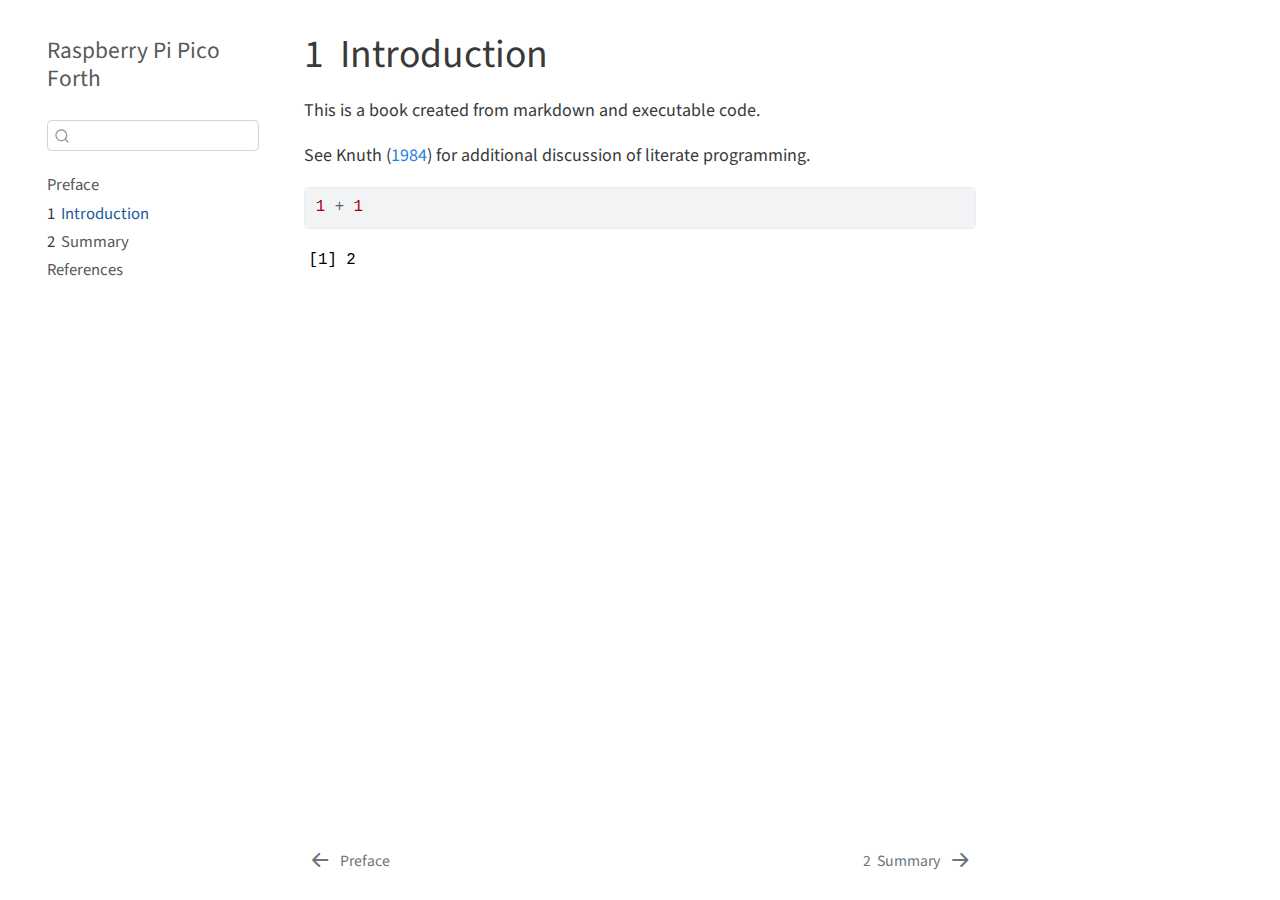
==== Raspberry Pi Pico Forth/_book/intro.html @ 37eb023f "set .gitattributes" ====
<!DOCTYPE html>
<html xmlns="http://www.w3.org/1999/xhtml" lang="en" xml:lang="en"><head>

<meta charset="utf-8">
<meta name="generator" content="quarto-0.9.655">

<meta name="viewport" content="width=device-width, initial-scale=1.0, user-scalable=yes">


<title>Raspberry Pi Pico Forth - 1&nbsp; Introduction</title>
<style>
code{white-space: pre-wrap;}
span.smallcaps{font-variant: small-caps;}
span.underline{text-decoration: underline;}
div.column{display: inline-block; vertical-align: top; width: 50%;}
div.hanging-indent{margin-left: 1.5em; text-indent: -1.5em;}
ul.task-list{list-style: none;}
pre > code.sourceCode { white-space: pre; position: relative; }
pre > code.sourceCode > span { display: inline-block; line-height: 1.25; }
pre > code.sourceCode > span:empty { height: 1.2em; }
.sourceCode { overflow: visible; }
code.sourceCode > span { color: inherit; text-decoration: inherit; }
div.sourceCode { margin: 1em 0; }
pre.sourceCode { margin: 0; }
@media screen {
div.sourceCode { overflow: auto; }
}
@media print {
pre > code.sourceCode { white-space: pre-wrap; }
pre > code.sourceCode > span { text-indent: -5em; padding-left: 5em; }
}
pre.numberSource code
  { counter-reset: source-line 0; }
pre.numberSource code > span
  { position: relative; left: -4em; counter-increment: source-line; }
pre.numberSource code > span > a:first-child::before
  { content: counter(source-line);
    position: relative; left: -1em; text-align: right; vertical-align: baseline;
    border: none; display: inline-block;
    -webkit-touch-callout: none; -webkit-user-select: none;
    -khtml-user-select: none; -moz-user-select: none;
    -ms-user-select: none; user-select: none;
    padding: 0 4px; width: 4em;
    color: #aaaaaa;
  }
pre.numberSource { margin-left: 3em; border-left: 1px solid #aaaaaa;  padding-left: 4px; }
div.sourceCode
  {   }
@media screen {
pre > code.sourceCode > span > a:first-child::before { text-decoration: underline; }
}
code span.al { color: #ff0000; font-weight: bold; } /* Alert */
code span.an { color: #60a0b0; font-weight: bold; font-style: italic; } /* Annotation */
code span.at { color: #7d9029; } /* Attribute */
code span.bn { color: #40a070; } /* BaseN */
code span.bu { } /* BuiltIn */
code span.cf { color: #007020; font-weight: bold; } /* ControlFlow */
code span.ch { color: #4070a0; } /* Char */
code span.cn { color: #880000; } /* Constant */
code span.co { color: #60a0b0; font-style: italic; } /* Comment */
code span.cv { color: #60a0b0; font-weight: bold; font-style: italic; } /* CommentVar */
code span.do { color: #ba2121; font-style: italic; } /* Documentation */
code span.dt { color: #902000; } /* DataType */
code span.dv { color: #40a070; } /* DecVal */
code span.er { color: #ff0000; font-weight: bold; } /* Error */
code span.ex { } /* Extension */
code span.fl { color: #40a070; } /* Float */
code span.fu { color: #06287e; } /* Function */
code span.im { } /* Import */
code span.in { color: #60a0b0; font-weight: bold; font-style: italic; } /* Information */
code span.kw { color: #007020; font-weight: bold; } /* Keyword */
code span.op { color: #666666; } /* Operator */
code span.ot { color: #007020; } /* Other */
code span.pp { color: #bc7a00; } /* Preprocessor */
code span.sc { color: #4070a0; } /* SpecialChar */
code span.ss { color: #bb6688; } /* SpecialString */
code span.st { color: #4070a0; } /* String */
code span.va { color: #19177c; } /* Variable */
code span.vs { color: #4070a0; } /* VerbatimString */
code span.wa { color: #60a0b0; font-weight: bold; font-style: italic; } /* Warning */
div.csl-bib-body { }
div.csl-entry {
  clear: both;
}
.hanging div.csl-entry {
  margin-left:2em;
  text-indent:-2em;
}
div.csl-left-margin {
  min-width:2em;
  float:left;
}
div.csl-right-inline {
  margin-left:2em;
  padding-left:1em;
}
div.csl-indent {
  margin-left: 2em;
}
</style>


<script src="site_libs/quarto-nav/quarto-nav.js"></script>
<script src="site_libs/quarto-nav/headroom.min.js"></script>
<script src="site_libs/clipboard/clipboard.min.js"></script>
<script src="site_libs/quarto-search/autocomplete.umd.js"></script>
<script src="site_libs/quarto-search/fuse.min.js"></script>
<script src="site_libs/quarto-search/quarto-search.js"></script>
<meta name="quarto:offset" content="./">
<link href="./summary.html" rel="next">
<link href="./index.html" rel="prev">
<script src="site_libs/quarto-html/quarto.js"></script>
<script src="site_libs/quarto-html/popper.min.js"></script>
<script src="site_libs/quarto-html/tippy.umd.min.js"></script>
<script src="site_libs/quarto-html/anchor.min.js"></script>
<link href="site_libs/quarto-html/tippy.css" rel="stylesheet">
<link href="site_libs/quarto-html/quarto-syntax-highlighting.css" rel="stylesheet" id="quarto-text-highlighting-styles">
<script src="site_libs/bootstrap/bootstrap.min.js"></script>
<link href="site_libs/bootstrap/bootstrap-icons.css" rel="stylesheet">
<link href="site_libs/bootstrap/bootstrap.min.css" rel="stylesheet">
<script id="quarto-search-options" type="application/json">{
  "location": "sidebar",
  "copy-button": false,
  "collapse-after": 3,
  "panel-placement": "start",
  "type": "textbox",
  "limit": 20,
  "language": {
    "search-no-results-text": "No results",
    "search-matching-documents-text": "matching documents",
    "search-copy-link-title": "Copy link to search",
    "search-hide-matches-text": "Hide additional matches",
    "search-more-match-text": "more match in this document",
    "search-more-matches-text": "more matches in this document",
    "search-clear-button-title": "Clear",
    "search-detached-cancel-button-title": "Cancel",
    "search-submit-button-title": "Submit"
  }
}</script>


</head>

<body class="nav-sidebar floating">

<div id="quarto-search-results"></div>
  <header id="quarto-header" class="headroom fixed-top">
  <nav class="quarto-secondary-nav" data-bs-toggle="collapse" data-bs-target="#quarto-sidebar" aria-controls="quarto-sidebar" aria-expanded="false" aria-label="Toggle sidebar navigation" onclick="if (window.quartoToggleHeadroom) { window.quartoToggleHeadroom(); }">
    <div class="container-fluid d-flex justify-content-between">
      <h1 class="quarto-secondary-nav-title"><span class="chapter-number">1</span>&nbsp; <span class="chapter-title">Introduction</span></h1>
      <button type="button" class="quarto-btn-toggle btn" aria-label="Show secondary navigation">
        <i class="bi bi-chevron-right"></i>
      </button>
    </div>
  </nav>
</header>
<!-- content -->
<div id="quarto-content" class="quarto-container page-columns page-rows-contents page-layout-article">
<!-- sidebar -->
  <nav id="quarto-sidebar" class="sidebar collapse sidebar-navigation floating overflow-auto">
    <div class="pt-lg-2 mt-2 text-left sidebar-header">
    <div class="sidebar-title mb-0 py-0">
      <a href="./">Raspberry Pi Pico Forth</a> 
    </div>
      </div>
      <div class="mt-2 flex-shrink-0 align-items-center">
        <div class="sidebar-search">
        <div id="quarto-search" class="" title="Search"></div>
        </div>
      </div>
    <div class="sidebar-menu-container"> 
    <ul class="list-unstyled mt-1">
        <li class="sidebar-item">
  <div class="sidebar-item-container"> 
  <a href="./index.html" class="sidebar-item-text sidebar-link">Preface</a>
  </div>
</li>
        <li class="sidebar-item">
  <div class="sidebar-item-container"> 
  <a href="./intro.html" class="sidebar-item-text sidebar-link active"><span class="chapter-number">1</span>&nbsp; <span class="chapter-title">Introduction</span></a>
  </div>
</li>
        <li class="sidebar-item">
  <div class="sidebar-item-container"> 
  <a href="./summary.html" class="sidebar-item-text sidebar-link"><span class="chapter-number">2</span>&nbsp; <span class="chapter-title">Summary</span></a>
  </div>
</li>
        <li class="sidebar-item">
  <div class="sidebar-item-container"> 
  <a href="./references.html" class="sidebar-item-text sidebar-link">References</a>
  </div>
</li>
    </ul>
    </div>
</nav>
<!-- margin-sidebar -->
    <div id="quarto-margin-sidebar" class="sidebar margin-sidebar">
        
    </div>
<!-- main -->
<main class="content" id="quarto-document-content">

<header id="title-block-header" class="quarto-title-block default">
<div class="quarto-title">
<h1 class="title d-none d-lg-block"><span class="chapter-number">1</span>&nbsp; <span class="chapter-title">Introduction</span></h1>
</div>



<div class="quarto-title-meta">

    
    
  </div>
  

</header>

<p>This is a book created from markdown and executable code.</p>
<p>See <span class="citation" data-cites="knuth84">Knuth (<a href="references.html#ref-knuth84" role="doc-biblioref">1984</a>)</span> for additional discussion of literate programming.</p>
<div class="cell">
<div class="sourceCode cell-code" id="cb1"><pre class="sourceCode r code-with-copy"><code class="sourceCode r"><span id="cb1-1"><a href="#cb1-1" aria-hidden="true" tabindex="-1"></a><span class="dv">1</span> <span class="sc">+</span> <span class="dv">1</span></span></code><button title="Copy to Clipboard" class="code-copy-button"><i class="bi"></i></button></pre></div>
<div class="cell-output cell-output-stdout">
<pre><code>[1] 2</code></pre>
</div>
</div>


<div id="refs" class="references csl-bib-body hanging-indent" role="doc-bibliography" style="display: none">
<div id="ref-knuth84" class="csl-entry" role="doc-biblioentry">
Knuth, Donald E. 1984. <span>“Literate Programming.”</span> <em>Comput. J.</em> 27 (2): 97–111. <a href="https://doi.org/10.1093/comjnl/27.2.97">https://doi.org/10.1093/comjnl/27.2.97</a>.
</div>
</div>

</main> <!-- /main -->
<script id="quarto-html-after-body" type="application/javascript">
window.document.addEventListener("DOMContentLoaded", function (event) {
  const icon = "";
  const anchorJS = new window.AnchorJS();
  anchorJS.options = {
    placement: 'right',
    icon: icon
  };
  anchorJS.add('.anchored');
  const clipboard = new window.ClipboardJS('.code-copy-button', {
    target: function(trigger) {
      return trigger.previousElementSibling;
    }
  });
  clipboard.on('success', function(e) {
    // button target
    const button = e.trigger;
    // don't keep focus
    button.blur();
    // flash "checked"
    button.classList.add('code-copy-button-checked');
    var currentTitle = button.getAttribute("title");
    button.setAttribute("title", "Copied!");
    setTimeout(function() {
      button.setAttribute("title", currentTitle);
      button.classList.remove('code-copy-button-checked');
    }, 1000);
    // clear code selection
    e.clearSelection();
  });
  function tippyHover(el, contentFn) {
    const config = {
      allowHTML: true,
      content: contentFn,
      maxWidth: 500,
      delay: 100,
      arrow: false,
      appendTo: function(el) {
          return el.parentElement;
      },
      interactive: true,
      interactiveBorder: 10,
      theme: 'quarto',
      placement: 'bottom-start'
    };
    window.tippy(el, config); 
  }
  const noterefs = window.document.querySelectorAll('a[role="doc-noteref"]');
  for (var i=0; i<noterefs.length; i++) {
    const ref = noterefs[i];
    tippyHover(ref, function() {
      let href = ref.getAttribute('href');
      try { href = new URL(href).hash; } catch {}
      const id = href.replace(/^#\/?/, "");
      const note = window.document.getElementById(id);
      return note.innerHTML;
    });
  }
  var bibliorefs = window.document.querySelectorAll('a[role="doc-biblioref"]');
  for (var i=0; i<bibliorefs.length; i++) {
    const ref = bibliorefs[i];
    const cites = ref.parentNode.getAttribute('data-cites').split(' ');
    tippyHover(ref, function() {
      var popup = window.document.createElement('div');
      cites.forEach(function(cite) {
        var citeDiv = window.document.createElement('div');
        citeDiv.classList.add('hanging-indent');
        citeDiv.classList.add('csl-entry');
        var biblioDiv = window.document.getElementById('ref-' + cite);
        if (biblioDiv) {
          citeDiv.innerHTML = biblioDiv.innerHTML;
        }
        popup.appendChild(citeDiv);
      });
      return popup.innerHTML;
    });
  }
});
</script>
<nav class="page-navigation">
  <div class="nav-page nav-page-previous">
      <a href="./index.html" class="pagination-link">
        <i class="bi bi-arrow-left-short"></i> <span class="nav-page-text">Preface</span>
      </a>          
  </div>
  <div class="nav-page nav-page-next">
      <a href="./summary.html" class="pagination-link">
        <span class="nav-page-text"><span class="chapter-number">2</span>&nbsp; <span class="chapter-title">Summary</span></span> <i class="bi bi-arrow-right-short"></i>
      </a>
  </div>
</nav>
</div> <!-- /content -->



</body></html>
---- Raspberry Pi Pico Forth/_book/site_libs/quarto-html/tippy.css ----
.tippy-box[data-animation=fade][data-state=hidden]{opacity:0}[data-tippy-root]{max-width:calc(100vw - 10px)}.tippy-box{position:relative;background-color:#333;color:#fff;border-radius:4px;font-size:14px;line-height:1.4;white-space:normal;outline:0;transition-property:transform,visibility,opacity}.tippy-box[data-placement^=top]>.tippy-arrow{bottom:0}.tippy-box[data-placement^=top]>.tippy-arrow:before{bottom:-7px;left:0;border-width:8px 8px 0;border-top-color:initial;transform-origin:center top}.tippy-box[data-placement^=bottom]>.tippy-arrow{top:0}.tippy-box[data-placement^=bottom]>.tippy-arrow:before{top:-7px;left:0;border-width:0 8px 8px;border-bottom-color:initial;transform-origin:center bottom}.tippy-box[data-placement^=left]>.tippy-arrow{right:0}.tippy-box[data-placement^=left]>.tippy-arrow:before{border-width:8px 0 8px 8px;border-left-color:initial;right:-7px;transform-origin:center left}.tippy-box[data-placement^=right]>.tippy-arrow{left:0}.tippy-box[data-placement^=right]>.tippy-arrow:before{left:-7px;border-width:8px 8px 8px 0;border-right-color:initial;transform-origin:center right}.tippy-box[data-inertia][data-state=visible]{transition-timing-function:cubic-bezier(.54,1.5,.38,1.11)}.tippy-arrow{width:16px;height:16px;color:#333}.tippy-arrow:before{content:"";position:absolute;border-color:transparent;border-style:solid}.tippy-content{position:relative;padding:5px 9px;z-index:1}
---- Raspberry Pi Pico Forth/_book/site_libs/quarto-html/quarto-syntax-highlighting.css ----
/* quarto syntax highlight colors */
:root {
  --quarto-hl-ot-color: #003B4F;
  --quarto-hl-at-color: #657422;
  --quarto-hl-ss-color: #20794D;
  --quarto-hl-an-color: #5E5E5E;
  --quarto-hl-fu-color: #4758AB;
  --quarto-hl-st-color: #20794D;
  --quarto-hl-cf-color: #003B4F;
  --quarto-hl-op-color: #5E5E5E;
  --quarto-hl-er-color: #AD0000;
  --quarto-hl-bn-color: #AD0000;
  --quarto-hl-al-color: #AD0000;
  --quarto-hl-va-color: #111111;
  --quarto-hl-bu-color: inherit;
  --quarto-hl-ex-color: inherit;
  --quarto-hl-pp-color: #AD0000;
  --quarto-hl-in-color: #5E5E5E;
  --quarto-hl-vs-color: #20794D;
  --quarto-hl-wa-color: #5E5E5E;
  --quarto-hl-do-color: #5E5E5E;
  --quarto-hl-im-color: #00769E;
  --quarto-hl-ch-color: #20794D;
  --quarto-hl-dt-color: #AD0000;
  --quarto-hl-fl-color: #AD0000;
  --quarto-hl-co-color: #5E5E5E;
  --quarto-hl-cv-color: #5E5E5E;
  --quarto-hl-cn-color: #8f5902;
  --quarto-hl-sc-color: #5E5E5E;
  --quarto-hl-dv-color: #AD0000;
  --quarto-hl-kw-color: #003B4F;
}

/* other quarto variables */
:root {
  --quarto-font-monospace: SFMono-Regular, Menlo, Monaco, Consolas, "Liberation Mono", "Courier New", monospace;
}

pre > code.sourceCode > span {
  color: #003B4F;
}

code span {
  color: #003B4F;
}

code.sourceCode > span {
  color: #003B4F;
}

div.sourceCode,
div.sourceCode pre.sourceCode {
  color: #003B4F;
}

code span.ot {
  color: #003B4F;
}

code span.at {
  color: #657422;
}

code span.ss {
  color: #20794D;
}

code span.an {
  color: #5E5E5E;
}

code span.fu {
  color: #4758AB;
}

code span.st {
  color: #20794D;
}

code span.cf {
  color: #003B4F;
}

code span.op {
  color: #5E5E5E;
}

code span.er {
  color: #AD0000;
}

code span.bn {
  color: #AD0000;
}

code span.al {
  color: #AD0000;
}

code span.va {
  color: #111111;
}

code span.pp {
  color: #AD0000;
}

code span.in {
  color: #5E5E5E;
}

code span.vs {
  color: #20794D;
}

code span.wa {
  color: #5E5E5E;
  font-style: italic;
}

code span.do {
  color: #5E5E5E;
  font-style: italic;
}

code span.im {
  color: #00769E;
}

code span.ch {
  color: #20794D;
}

code span.dt {
  color: #AD0000;
}

code span.fl {
  color: #AD0000;
}

code span.co {
  color: #5E5E5E;
}

code span.cv {
  color: #5E5E5E;
  font-style: italic;
}

code span.cn {
  color: #8f5902;
}

code span.sc {
  color: #5E5E5E;
}

code span.dv {
  color: #AD0000;
}

code span.kw {
  color: #003B4F;
}

.prevent-inlining {
  content: "</";
}

/*# sourceMappingURL=debc5d5d77c3f9108843748ff7464032.css.map */
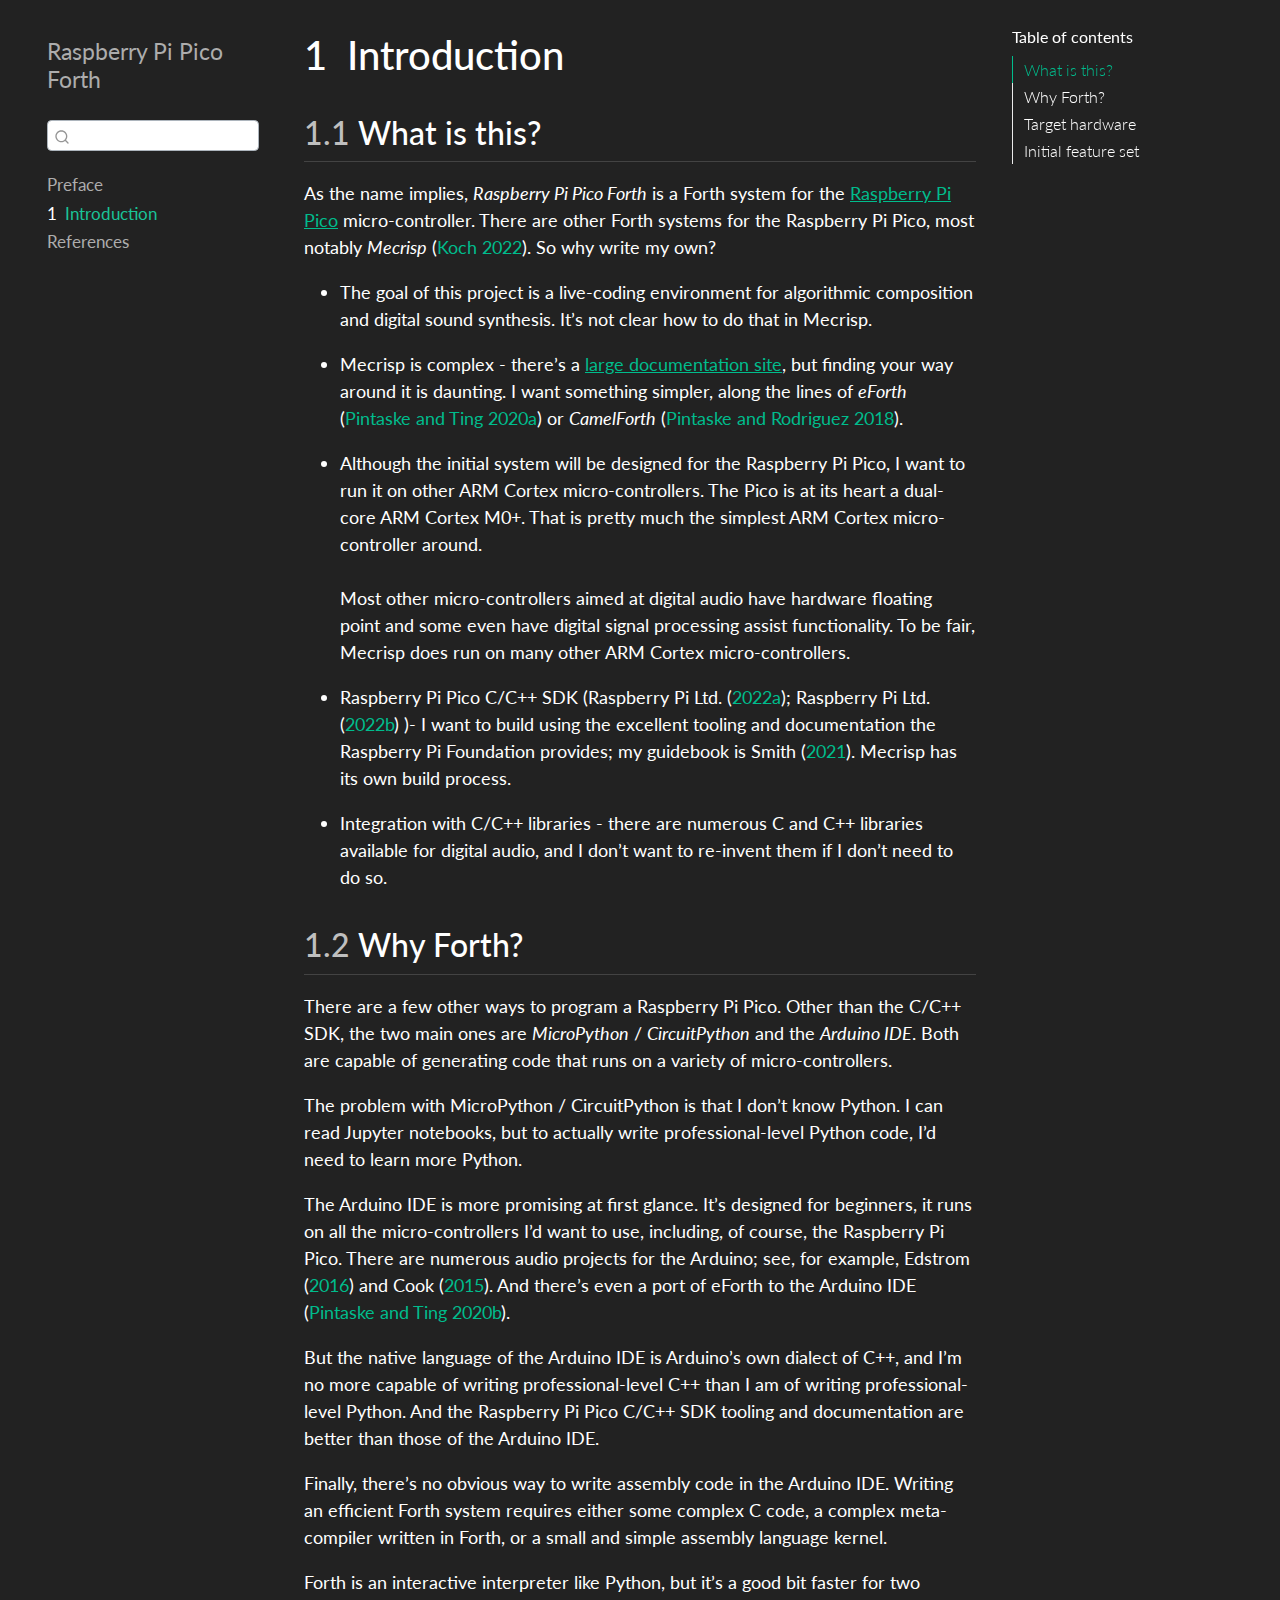
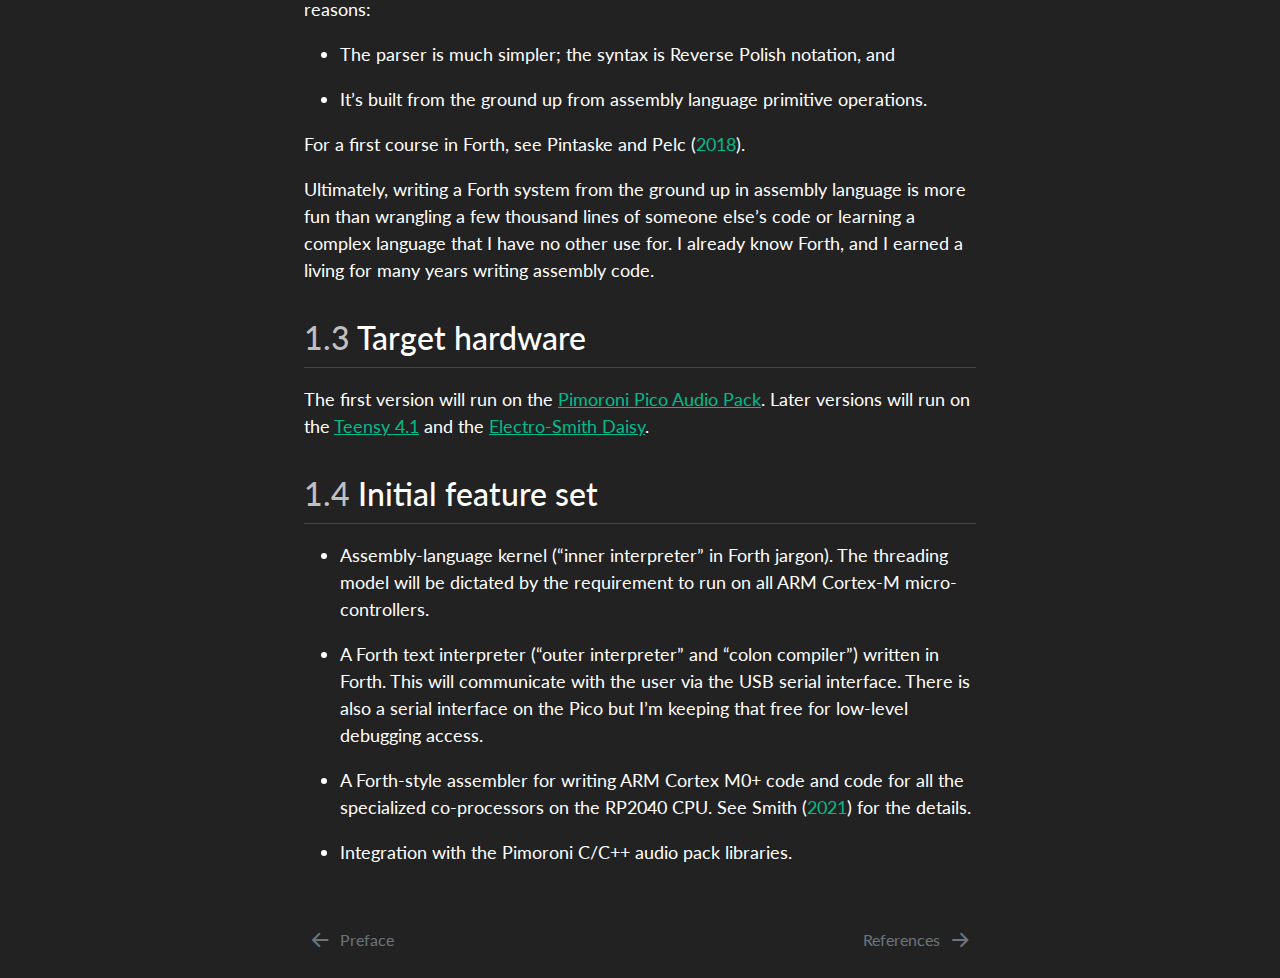
==== commit 4d6f5855: "first draft of introl" ====
--- a/Raspberry Pi Pico Forth/_book/intro.html
+++ b/Raspberry Pi Pico Forth/_book/intro.html
@@ -15,69 +15,6 @@
 div.column{display: inline-block; vertical-align: top; width: 50%;}
 div.hanging-indent{margin-left: 1.5em; text-indent: -1.5em;}
 ul.task-list{list-style: none;}
-pre > code.sourceCode { white-space: pre; position: relative; }
-pre > code.sourceCode > span { display: inline-block; line-height: 1.25; }
-pre > code.sourceCode > span:empty { height: 1.2em; }
-.sourceCode { overflow: visible; }
-code.sourceCode > span { color: inherit; text-decoration: inherit; }
-div.sourceCode { margin: 1em 0; }
-pre.sourceCode { margin: 0; }
-@media screen {
-div.sourceCode { overflow: auto; }
-}
-@media print {
-pre > code.sourceCode { white-space: pre-wrap; }
-pre > code.sourceCode > span { text-indent: -5em; padding-left: 5em; }
-}
-pre.numberSource code
-  { counter-reset: source-line 0; }
-pre.numberSource code > span
-  { position: relative; left: -4em; counter-increment: source-line; }
-pre.numberSource code > span > a:first-child::before
-  { content: counter(source-line);
-    position: relative; left: -1em; text-align: right; vertical-align: baseline;
-    border: none; display: inline-block;
-    -webkit-touch-callout: none; -webkit-user-select: none;
-    -khtml-user-select: none; -moz-user-select: none;
-    -ms-user-select: none; user-select: none;
-    padding: 0 4px; width: 4em;
-    color: #aaaaaa;
-  }
-pre.numberSource { margin-left: 3em; border-left: 1px solid #aaaaaa;  padding-left: 4px; }
-div.sourceCode
-  {   }
-@media screen {
-pre > code.sourceCode > span > a:first-child::before { text-decoration: underline; }
-}
-code span.al { color: #ff0000; font-weight: bold; } /* Alert */
-code span.an { color: #60a0b0; font-weight: bold; font-style: italic; } /* Annotation */
-code span.at { color: #7d9029; } /* Attribute */
-code span.bn { color: #40a070; } /* BaseN */
-code span.bu { } /* BuiltIn */
-code span.cf { color: #007020; font-weight: bold; } /* ControlFlow */
-code span.ch { color: #4070a0; } /* Char */
-code span.cn { color: #880000; } /* Constant */
-code span.co { color: #60a0b0; font-style: italic; } /* Comment */
-code span.cv { color: #60a0b0; font-weight: bold; font-style: italic; } /* CommentVar */
-code span.do { color: #ba2121; font-style: italic; } /* Documentation */
-code span.dt { color: #902000; } /* DataType */
-code span.dv { color: #40a070; } /* DecVal */
-code span.er { color: #ff0000; font-weight: bold; } /* Error */
-code span.ex { } /* Extension */
-code span.fl { color: #40a070; } /* Float */
-code span.fu { color: #06287e; } /* Function */
-code span.im { } /* Import */
-code span.in { color: #60a0b0; font-weight: bold; font-style: italic; } /* Information */
-code span.kw { color: #007020; font-weight: bold; } /* Keyword */
-code span.op { color: #666666; } /* Operator */
-code span.ot { color: #007020; } /* Other */
-code span.pp { color: #bc7a00; } /* Preprocessor */
-code span.sc { color: #4070a0; } /* SpecialChar */
-code span.ss { color: #bb6688; } /* SpecialString */
-code span.st { color: #4070a0; } /* String */
-code span.va { color: #19177c; } /* Variable */
-code span.vs { color: #4070a0; } /* VerbatimString */
-code span.wa { color: #60a0b0; font-weight: bold; font-style: italic; } /* Warning */
 div.csl-bib-body { }
 div.csl-entry {
   clear: both;
@@ -107,14 +44,14 @@
 <script src="site_libs/quarto-search/fuse.min.js"></script>
 <script src="site_libs/quarto-search/quarto-search.js"></script>
 <meta name="quarto:offset" content="./">
-<link href="./summary.html" rel="next">
+<link href="./references.html" rel="next">
 <link href="./index.html" rel="prev">
 <script src="site_libs/quarto-html/quarto.js"></script>
 <script src="site_libs/quarto-html/popper.min.js"></script>
 <script src="site_libs/quarto-html/tippy.umd.min.js"></script>
 <script src="site_libs/quarto-html/anchor.min.js"></script>
 <link href="site_libs/quarto-html/tippy.css" rel="stylesheet">
-<link href="site_libs/quarto-html/quarto-syntax-highlighting.css" rel="stylesheet" id="quarto-text-highlighting-styles">
+<link href="site_libs/quarto-html/quarto-syntax-highlighting-dark.css" rel="stylesheet" id="quarto-text-highlighting-styles">
 <script src="site_libs/bootstrap/bootstrap.min.js"></script>
 <link href="site_libs/bootstrap/bootstrap-icons.css" rel="stylesheet">
 <link href="site_libs/bootstrap/bootstrap.min.css" rel="stylesheet">
@@ -182,11 +119,6 @@
 </li>
         <li class="sidebar-item">
   <div class="sidebar-item-container"> 
-  <a href="./summary.html" class="sidebar-item-text sidebar-link"><span class="chapter-number">2</span>&nbsp; <span class="chapter-title">Summary</span></a>
-  </div>
-</li>
-        <li class="sidebar-item">
-  <div class="sidebar-item-container"> 
   <a href="./references.html" class="sidebar-item-text sidebar-link">References</a>
   </div>
 </li>
@@ -195,7 +127,16 @@
 </nav>
 <!-- margin-sidebar -->
     <div id="quarto-margin-sidebar" class="sidebar margin-sidebar">
-        
+        <nav id="TOC" role="doc-toc">
+    <h2 id="toc-title">Table of contents</h2>
+   
+  <ul>
+  <li><a href="#what-is-this" id="toc-what-is-this" class="nav-link active" data-scroll-target="#what-is-this"> <span class="header-section-number">1.1</span> What is this?</a></li>
+  <li><a href="#why-forth" id="toc-why-forth" class="nav-link" data-scroll-target="#why-forth"> <span class="header-section-number">1.2</span> Why Forth?</a></li>
+  <li><a href="#target-hardware" id="toc-target-hardware" class="nav-link" data-scroll-target="#target-hardware"> <span class="header-section-number">1.3</span> Target hardware</a></li>
+  <li><a href="#initial-feature-set" id="toc-initial-feature-set" class="nav-link" data-scroll-target="#initial-feature-set"> <span class="header-section-number">1.4</span> Initial feature set</a></li>
+  </ul>
+</nav>
     </div>
 <!-- main -->
 <main class="content" id="quarto-document-content">
@@ -216,21 +157,81 @@
 
 </header>
 
-<p>This is a book created from markdown and executable code.</p>
-<p>See <span class="citation" data-cites="knuth84">Knuth (<a href="references.html#ref-knuth84" role="doc-biblioref">1984</a>)</span> for additional discussion of literate programming.</p>
-<div class="cell">
-<div class="sourceCode cell-code" id="cb1"><pre class="sourceCode r code-with-copy"><code class="sourceCode r"><span id="cb1-1"><a href="#cb1-1" aria-hidden="true" tabindex="-1"></a><span class="dv">1</span> <span class="sc">+</span> <span class="dv">1</span></span></code><button title="Copy to Clipboard" class="code-copy-button"><i class="bi"></i></button></pre></div>
-<div class="cell-output cell-output-stdout">
-<pre><code>[1] 2</code></pre>
-</div>
-</div>
+<section id="what-is-this" class="level2" data-number="1.1">
+<h2 data-number="1.1" class="anchored" data-anchor-id="what-is-this"><span class="header-section-number">1.1</span> What is this?</h2>
+<p>As the name implies, <em>Raspberry Pi Pico Forth</em> is a Forth system for the <a href="https://www.raspberrypi.com/documentation/microcontrollers/raspberry-pi-pico.html" title="Raspberry Pi Pico and Pico W">Raspberry Pi Pico</a> micro-controller. There are other Forth systems for the Raspberry Pi Pico, most notably <em>Mecrisp</em> <span class="citation" data-cites="koch2022">(<a href="references.html#ref-koch2022" role="doc-biblioref">Koch 2022</a>)</span>. So why write my own?</p>
+<ul>
+<li><p>The goal of this project is a live-coding environment for algorithmic composition and digital sound synthesis. It’s not clear how to do that in Mecrisp.</p></li>
+<li><p>Mecrisp is complex - there’s a <a href="https://mecrisp-stellaris-folkdoc.sourceforge.io/" title="Mecrisp Stellaris Unofficial UserDoc">large documentation site</a>, but finding your way around it is daunting. I want something simpler, along the lines of <em>eForth</em> <span class="citation" data-cites="pintaske2020eforth">(<a href="references.html#ref-pintaske2020eforth" role="doc-biblioref">Pintaske and Ting 2020a</a>)</span> or <em>CamelForth</em> <span class="citation" data-cites="pintaske2018moving">(<a href="references.html#ref-pintaske2018moving" role="doc-biblioref">Pintaske and Rodriguez 2018</a>)</span>.</p></li>
+<li><p>Although the initial system will be designed for the Raspberry Pi Pico, I want to run it on other ARM Cortex micro-controllers. The Pico is at its heart a dual-core ARM Cortex M0+. That is pretty much the simplest ARM Cortex micro-controller around.<br>
+<br>
+Most other micro-controllers aimed at digital audio have hardware floating point and some even have digital signal processing assist functionality. To be fair, Mecrisp does run on many other ARM Cortex micro-controllers.</p></li>
+<li><p>Raspberry Pi Pico C/C++ SDK (<span class="citation" data-cites="pico2022a">Raspberry Pi Ltd. (<a href="references.html#ref-pico2022a" role="doc-biblioref">2022a</a>)</span>; <span class="citation" data-cites="pico2022b">Raspberry Pi Ltd. (<a href="references.html#ref-pico2022b" role="doc-biblioref">2022b</a>)</span> )- I want to build using the excellent tooling and documentation the Raspberry Pi Foundation provides; my guidebook is <span class="citation" data-cites="smith2021rp2040">Smith (<a href="references.html#ref-smith2021rp2040" role="doc-biblioref">2021</a>)</span>. Mecrisp has its own build process.</p></li>
+<li><p>Integration with C/C++ libraries - there are numerous C and C++ libraries available for digital audio, and I don’t want to re-invent them if I don’t need to do so.</p></li>
+</ul>
+</section>
+<section id="why-forth" class="level2" data-number="1.2">
+<h2 data-number="1.2" class="anchored" data-anchor-id="why-forth"><span class="header-section-number">1.2</span> Why Forth?</h2>
+<p>There are a few other ways to program a Raspberry Pi Pico. Other than the C/C++ SDK, the two main ones are <em>MicroPython</em> / <em>CircuitPython</em> and the <em>Arduino IDE</em>. Both are capable of generating code that runs on a variety of micro-controllers.</p>
+<p>The problem with MicroPython / CircuitPython is that I don’t know Python. I can read Jupyter notebooks, but to actually write professional-level Python code, I’d need to learn more Python.</p>
+<p>The Arduino IDE is more promising at first glance. It’s designed for beginners, it runs on all the micro-controllers I’d want to use, including, of course, the Raspberry Pi Pico. There are numerous audio projects for the Arduino; see, for example, <span class="citation" data-cites="edstrom2016arduino">Edstrom (<a href="references.html#ref-edstrom2016arduino" role="doc-biblioref">2016</a>)</span> and <span class="citation" data-cites="cook2015arduino">Cook (<a href="references.html#ref-cook2015arduino" role="doc-biblioref">2015</a>)</span>. And there’s even a port of eForth to the Arduino IDE <span class="citation" data-cites="pintaske2020eforthard">(<a href="references.html#ref-pintaske2020eforthard" role="doc-biblioref">Pintaske and Ting 2020b</a>)</span>.</p>
+<p>But the native language of the Arduino IDE is Arduino’s own dialect of C++, and I’m no more capable of writing professional-level C++ than I am of writing professional-level Python. And the Raspberry Pi Pico C/C++ SDK tooling and documentation are better than those of the Arduino IDE.</p>
+<p>Finally, there’s no obvious way to write assembly code in the Arduino IDE. Writing an efficient Forth system requires either some complex C code, a complex meta-compiler written in Forth, or a small and simple assembly language kernel.</p>
+<p>Forth is an interactive interpreter like Python, but it’s a good bit faster for two reasons:</p>
+<ul>
+<li><p>The parser is much simpler; the syntax is Reverse Polish notation, and</p></li>
+<li><p>It’s built from the ground up from assembly language primitive operations.</p></li>
+</ul>
+<p>For a first course in Forth, see <span class="citation" data-cites="pintaske2018programming">Pintaske and Pelc (<a href="references.html#ref-pintaske2018programming" role="doc-biblioref">2018</a>)</span>.</p>
+<p>Ultimately, writing a Forth system from the ground up in assembly language is more fun than wrangling a few thousand lines of someone else’s code or learning a complex language that I have no other use for. I already know Forth, and I earned a living for many years writing assembly code.</p>
+</section>
+<section id="target-hardware" class="level2" data-number="1.3">
+<h2 data-number="1.3" class="anchored" data-anchor-id="target-hardware"><span class="header-section-number">1.3</span> Target hardware</h2>
+<p>The first version will run on the <a href="https://shop.pimoroni.com/products/pico-audio-pack?variant=32369490853971">Pimoroni Pico Audio Pack</a>. Later versions will run on the <a href="https://www.pjrc.com/store/teensy41.html">Teensy 4.1</a> and the <a href="https://www.electro-smith.com/daisy">Electro-Smith Daisy</a>.</p>
+</section>
+<section id="initial-feature-set" class="level2" data-number="1.4">
+<h2 data-number="1.4" class="anchored" data-anchor-id="initial-feature-set"><span class="header-section-number">1.4</span> Initial feature set</h2>
+<ul>
+<li><p>Assembly-language kernel (“inner interpreter” in Forth jargon). The threading model will be dictated by the requirement to run on all ARM Cortex-M micro-controllers.</p></li>
+<li><p>A Forth text interpreter (“outer interpreter” and “colon compiler”) written in Forth. This will communicate with the user via the USB serial interface. There is also a serial interface on the Pico but I’m keeping that free for low-level debugging access.</p></li>
+<li><p>A Forth-style assembler for writing ARM Cortex M0+ code and code for all the specialized co-processors on the RP2040 CPU. See <span class="citation" data-cites="smith2021rp2040">Smith (<a href="references.html#ref-smith2021rp2040" role="doc-biblioref">2021</a>)</span> for the details.</p></li>
+<li><p>Integration with the Pimoroni C/C++ audio pack libraries.</p></li>
+</ul>
 
 
 <div id="refs" class="references csl-bib-body hanging-indent" role="doc-bibliography" style="display: none">
-<div id="ref-knuth84" class="csl-entry" role="doc-biblioentry">
-Knuth, Donald E. 1984. <span>“Literate Programming.”</span> <em>Comput. J.</em> 27 (2): 97–111. <a href="https://doi.org/10.1093/comjnl/27.2.97">https://doi.org/10.1093/comjnl/27.2.97</a>.
-</div>
-</div>
+<div id="ref-cook2015arduino" class="csl-entry" role="doc-biblioentry">
+Cook, M. 2015. <em>Arduino Music and Audio Projects</em>. Technology in Action Series. Apress. <a href="https://books.google.com/books?id=kK1PCwAAQBAJ">https://books.google.com/books?id=kK1PCwAAQBAJ</a>.
+</div>
+<div id="ref-edstrom2016arduino" class="csl-entry" role="doc-biblioentry">
+Edstrom, B. 2016. <em>Arduino for Musicians: A Complete Guide to Arduino and Teensy Microcontrollers</em>. Oxford University Press. <a href="https://books.google.com/books?id=WYLnCwAAQBAJ">https://books.google.com/books?id=WYLnCwAAQBAJ</a>.
+</div>
+<div id="ref-koch2022" class="csl-entry" role="doc-biblioentry">
+Koch, Matthias. 2022. <span>“<span class="nocase">Mecrisp - Native code Forth for MSP430 and ARM Cortex</span>.”</span> <a href="http://mecrisp.sourceforge.net/">http://mecrisp.sourceforge.net/</a>.
+</div>
+<div id="ref-pintaske2018programming" class="csl-entry" role="doc-biblioentry">
+Pintaske, J., and S. Pelc. 2018. <em>Programming Forth: Version July 2016</em>. Amazon Digital Services LLC - Kdp Print Us. <a href="https://books.google.com/books?id=SvHSxQEACAAJ">https://books.google.com/books?id=SvHSxQEACAAJ</a>.
+</div>
+<div id="ref-pintaske2018moving" class="csl-entry" role="doc-biblioentry">
+Pintaske, J., and B. Rodriguez. 2018. <em>Moving Forth - Internals and TTL Processor: Forth Internals</em>. Amazon Digital Services LLC - Kdp Print Us. <a href="https://books.google.com/books?id=RGqhxgEACAAJ">https://books.google.com/books?id=RGqhxgEACAAJ</a>.
+</div>
+<div id="ref-pintaske2020eforth" class="csl-entry" role="doc-biblioentry">
+Pintaske, J., and C. H. Ting. 2020a. <em>EForth and Zen - 3rd Edition 2017: With 32-Bit 86eForth V5.2 for Visual Studio 2015</em>. Independently Published. <a href="https://books.google.com/books?id=ipi9zQEACAAJ">https://books.google.com/books?id=ipi9zQEACAAJ</a>.
+</div>
+<div id="ref-pintaske2020eforthard" class="csl-entry" role="doc-biblioentry">
+———. 2020b. <em>EForth as Arduino Sketch: No Extra Programmer</em>. Independently Published. <a href="https://books.google.com/books?id=FPGazQEACAAJ">https://books.google.com/books?id=FPGazQEACAAJ</a>.
+</div>
+<div id="ref-pico2022a" class="csl-entry" role="doc-biblioentry">
+Raspberry Pi Ltd. 2022a. <span>“<span class="nocase">Getting started with Raspberry Pi Pico</span>.”</span> <a href="https://datasheets.raspberrypi.com/pico/getting-started-with-pico.pdf">https://datasheets.raspberrypi.com/pico/getting-started-with-pico.pdf</a>.
+</div>
+<div id="ref-pico2022b" class="csl-entry" role="doc-biblioentry">
+———. 2022b. <span>“<span>Raspberry Pi Pico C/C++ SDK</span>.”</span> <a href="https://datasheets.raspberrypi.com/pico/raspberry-pi-pico-c-sdk.pdf">https://datasheets.raspberrypi.com/pico/raspberry-pi-pico-c-sdk.pdf</a>.
+</div>
+<div id="ref-smith2021rp2040" class="csl-entry" role="doc-biblioentry">
+Smith, S. 2021. <em><span class="nocase">RP2040 Assembly Language Programming: ARM Cortex-M0+ on the Raspberry Pi Pico</span></em>. Apress. <a href="https://books.google.com/books?id=lUyazgEACAAJ">https://books.google.com/books?id=lUyazgEACAAJ</a>.
+</div>
+</div>
+</section>
 
 </main> <!-- /main -->
 <script id="quarto-html-after-body" type="application/javascript">
@@ -319,8 +320,8 @@
       </a>          
   </div>
   <div class="nav-page nav-page-next">
-      <a href="./summary.html" class="pagination-link">
-        <span class="nav-page-text"><span class="chapter-number">2</span>&nbsp; <span class="chapter-title">Summary</span></span> <i class="bi bi-arrow-right-short"></i>
+      <a href="./references.html" class="pagination-link">
+        <span class="nav-page-text">References</span> <i class="bi bi-arrow-right-short"></i>
       </a>
   </div>
 </nav>
--- a/Raspberry Pi Pico Forth/_book/site_libs/quarto-html/quarto-syntax-highlighting-dark.css
+++ b/Raspberry Pi Pico Forth/_book/site_libs/quarto-html/quarto-syntax-highlighting-dark.css
@@ -0,0 +1,187 @@
+/* quarto syntax highlight colors */
+:root {
+  --quarto-hl-al-color: #f07178;
+  --quarto-hl-an-color: #d4d0ab;
+  --quarto-hl-at-color: #00e0e0;
+  --quarto-hl-bn-color: #d4d0ab;
+  --quarto-hl-bu-color: #abe338;
+  --quarto-hl-ch-color: #abe338;
+  --quarto-hl-co-color: #f8f8f2;
+  --quarto-hl-cv-color: #ffd700;
+  --quarto-hl-cn-color: #ffd700;
+  --quarto-hl-cf-color: #ffa07a;
+  --quarto-hl-dt-color: #ffa07a;
+  --quarto-hl-dv-color: #d4d0ab;
+  --quarto-hl-do-color: #f8f8f2;
+  --quarto-hl-er-color: #f07178;
+  --quarto-hl-ex-color: #00e0e0;
+  --quarto-hl-fl-color: #d4d0ab;
+  --quarto-hl-fu-color: #ffa07a;
+  --quarto-hl-im-color: #abe338;
+  --quarto-hl-in-color: #d4d0ab;
+  --quarto-hl-kw-color: #ffa07a;
+  --quarto-hl-op-color: #ffa07a;
+  --quarto-hl-ot-color: #00e0e0;
+  --quarto-hl-pp-color: #dcc6e0;
+  --quarto-hl-re-color: #00e0e0;
+  --quarto-hl-sc-color: #abe338;
+  --quarto-hl-ss-color: #abe338;
+  --quarto-hl-st-color: #abe338;
+  --quarto-hl-va-color: #00e0e0;
+  --quarto-hl-vs-color: #abe338;
+  --quarto-hl-wa-color: #dcc6e0;
+}
+
+/* other quarto variables */
+:root {
+  --quarto-font-monospace: SFMono-Regular, Menlo, Monaco, Consolas, "Liberation Mono", "Courier New", monospace;
+}
+
+code span.al {
+  font-weight: bold;
+  color: #f07178;
+}
+
+code span.an {
+  color: #d4d0ab;
+}
+
+code span.at {
+  color: #00e0e0;
+}
+
+code span.bn {
+  color: #d4d0ab;
+}
+
+code span.bu {
+  color: #abe338;
+}
+
+code span.ch {
+  color: #abe338;
+}
+
+code span.co {
+  font-style: italic;
+  color: #f8f8f2;
+}
+
+code span.cv {
+  color: #ffd700;
+}
+
+code span.cn {
+  color: #ffd700;
+}
+
+code span.cf {
+  font-weight: bold;
+  color: #ffa07a;
+}
+
+code span.dt {
+  color: #ffa07a;
+}
+
+code span.dv {
+  color: #d4d0ab;
+}
+
+code span.do {
+  color: #f8f8f2;
+}
+
+code span.er {
+  color: #f07178;
+  text-decoration: underline;
+}
+
+code span.ex {
+  font-weight: bold;
+  color: #00e0e0;
+}
+
+code span.fl {
+  color: #d4d0ab;
+}
+
+code span.fu {
+  color: #ffa07a;
+}
+
+code span.im {
+  color: #abe338;
+}
+
+code span.in {
+  color: #d4d0ab;
+}
+
+code span.kw {
+  font-weight: bold;
+  color: #ffa07a;
+}
+
+pre > code.sourceCode > span {
+  color: #f8f8f2;
+}
+
+code span {
+  color: #f8f8f2;
+}
+
+code.sourceCode > span {
+  color: #f8f8f2;
+}
+
+div.sourceCode,
+div.sourceCode pre.sourceCode {
+  color: #f8f8f2;
+}
+
+code span.op {
+  color: #ffa07a;
+}
+
+code span.ot {
+  color: #00e0e0;
+}
+
+code span.pp {
+  color: #dcc6e0;
+}
+
+code span.re {
+  color: #00e0e0;
+}
+
+code span.sc {
+  color: #abe338;
+}
+
+code span.ss {
+  color: #abe338;
+}
+
+code span.st {
+  color: #abe338;
+}
+
+code span.va {
+  color: #00e0e0;
+}
+
+code span.vs {
+  color: #abe338;
+}
+
+code span.wa {
+  color: #dcc6e0;
+}
+
+.prevent-inlining {
+  content: "</";
+}
+
+/*# sourceMappingURL=935a306eefa94366c21e1a970dddb765.css.map */
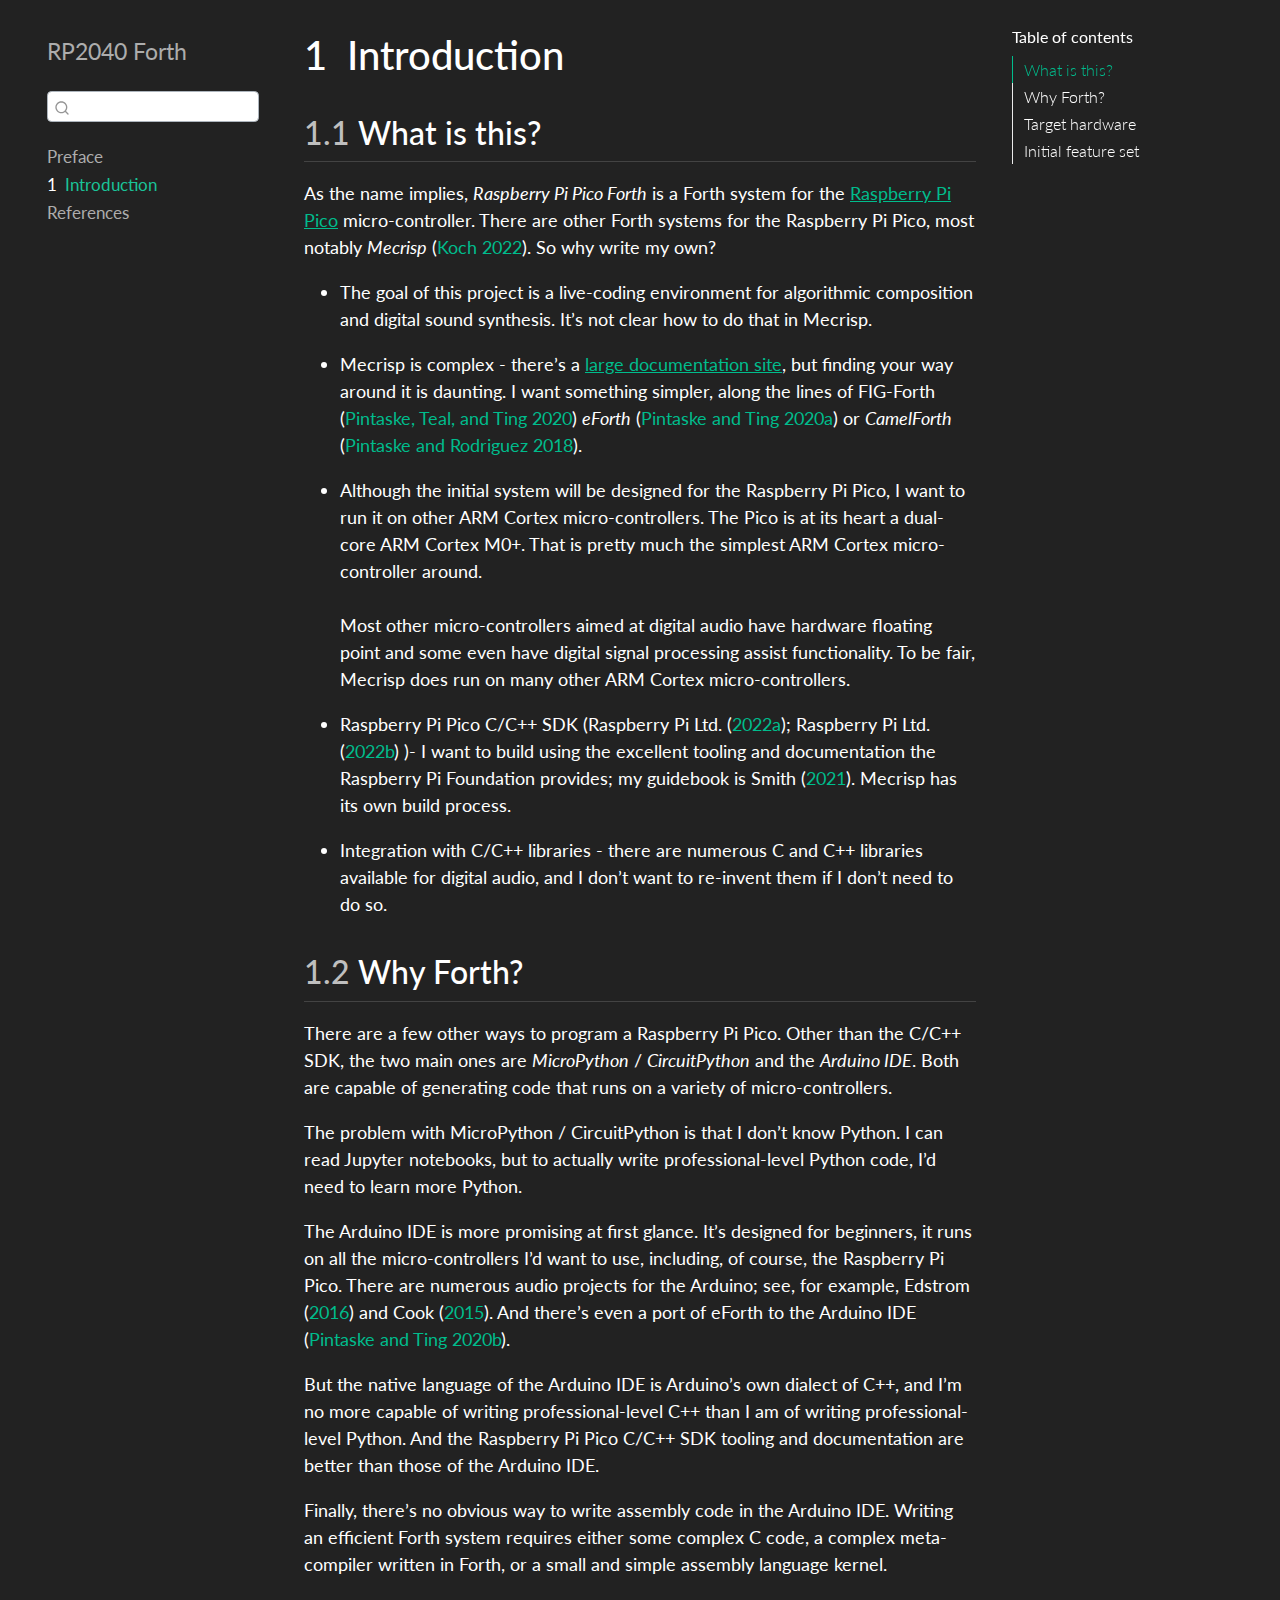
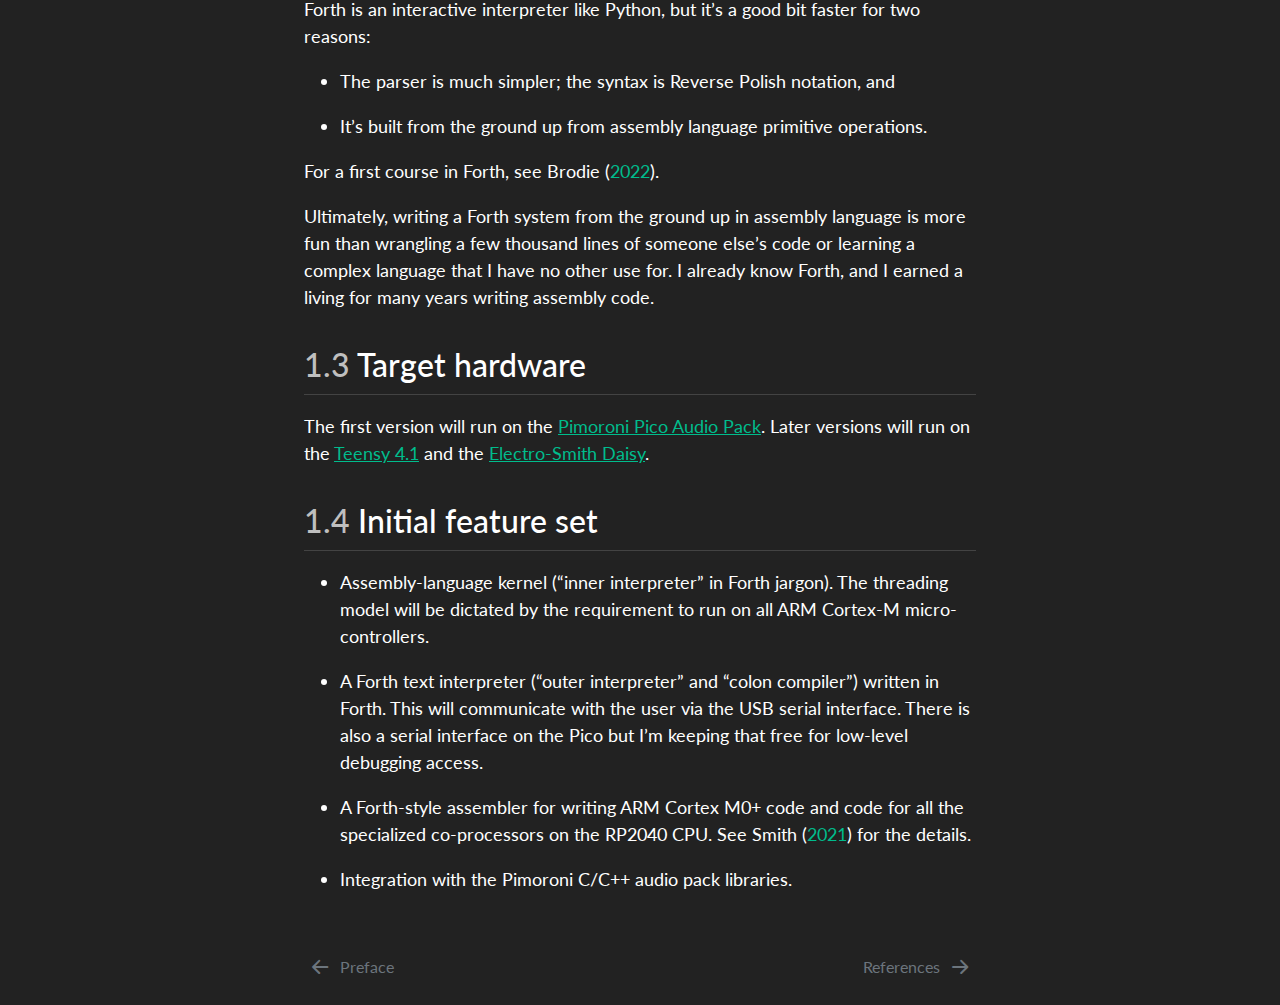
==== commit 99752131: "Title change; add some references" ====
--- a/Raspberry Pi Pico Forth/_book/intro.html
+++ b/Raspberry Pi Pico Forth/_book/intro.html
@@ -7,7 +7,7 @@
 <meta name="viewport" content="width=device-width, initial-scale=1.0, user-scalable=yes">
 
 
-<title>Raspberry Pi Pico Forth - 1&nbsp; Introduction</title>
+<title>RP2040 Forth - 1&nbsp; Introduction</title>
 <style>
 code{white-space: pre-wrap;}
 span.smallcaps{font-variant: small-caps;}
@@ -97,7 +97,7 @@
   <nav id="quarto-sidebar" class="sidebar collapse sidebar-navigation floating overflow-auto">
     <div class="pt-lg-2 mt-2 text-left sidebar-header">
     <div class="sidebar-title mb-0 py-0">
-      <a href="./">Raspberry Pi Pico Forth</a> 
+      <a href="./">RP2040 Forth</a> 
     </div>
       </div>
       <div class="mt-2 flex-shrink-0 align-items-center">
@@ -162,7 +162,7 @@
 <p>As the name implies, <em>Raspberry Pi Pico Forth</em> is a Forth system for the <a href="https://www.raspberrypi.com/documentation/microcontrollers/raspberry-pi-pico.html" title="Raspberry Pi Pico and Pico W">Raspberry Pi Pico</a> micro-controller. There are other Forth systems for the Raspberry Pi Pico, most notably <em>Mecrisp</em> <span class="citation" data-cites="koch2022">(<a href="references.html#ref-koch2022" role="doc-biblioref">Koch 2022</a>)</span>. So why write my own?</p>
 <ul>
 <li><p>The goal of this project is a live-coding environment for algorithmic composition and digital sound synthesis. It’s not clear how to do that in Mecrisp.</p></li>
-<li><p>Mecrisp is complex - there’s a <a href="https://mecrisp-stellaris-folkdoc.sourceforge.io/" title="Mecrisp Stellaris Unofficial UserDoc">large documentation site</a>, but finding your way around it is daunting. I want something simpler, along the lines of <em>eForth</em> <span class="citation" data-cites="pintaske2020eforth">(<a href="references.html#ref-pintaske2020eforth" role="doc-biblioref">Pintaske and Ting 2020a</a>)</span> or <em>CamelForth</em> <span class="citation" data-cites="pintaske2018moving">(<a href="references.html#ref-pintaske2018moving" role="doc-biblioref">Pintaske and Rodriguez 2018</a>)</span>.</p></li>
+<li><p>Mecrisp is complex - there’s a <a href="https://mecrisp-stellaris-folkdoc.sourceforge.io/" title="Mecrisp Stellaris Unofficial UserDoc">large documentation site</a>, but finding your way around it is daunting. I want something simpler, along the lines of FIG-Forth <span class="citation" data-cites="pintaske2020fig">(<a href="references.html#ref-pintaske2020fig" role="doc-biblioref">Pintaske, Teal, and Ting 2020</a>)</span> <em>eForth</em> <span class="citation" data-cites="pintaske2020eforth">(<a href="references.html#ref-pintaske2020eforth" role="doc-biblioref">Pintaske and Ting 2020a</a>)</span> or <em>CamelForth</em> <span class="citation" data-cites="pintaske2018moving">(<a href="references.html#ref-pintaske2018moving" role="doc-biblioref">Pintaske and Rodriguez 2018</a>)</span>.</p></li>
 <li><p>Although the initial system will be designed for the Raspberry Pi Pico, I want to run it on other ARM Cortex micro-controllers. The Pico is at its heart a dual-core ARM Cortex M0+. That is pretty much the simplest ARM Cortex micro-controller around.<br>
 <br>
 Most other micro-controllers aimed at digital audio have hardware floating point and some even have digital signal processing assist functionality. To be fair, Mecrisp does run on many other ARM Cortex micro-controllers.</p></li>
@@ -182,7 +182,7 @@
 <li><p>The parser is much simpler; the syntax is Reverse Polish notation, and</p></li>
 <li><p>It’s built from the ground up from assembly language primitive operations.</p></li>
 </ul>
-<p>For a first course in Forth, see <span class="citation" data-cites="pintaske2018programming">Pintaske and Pelc (<a href="references.html#ref-pintaske2018programming" role="doc-biblioref">2018</a>)</span>.</p>
+<p>For a first course in Forth, see <span class="citation" data-cites="brodie2022">Brodie (<a href="references.html#ref-brodie2022" role="doc-biblioref">2022</a>)</span>.</p>
 <p>Ultimately, writing a Forth system from the ground up in assembly language is more fun than wrangling a few thousand lines of someone else’s code or learning a complex language that I have no other use for. I already know Forth, and I earned a living for many years writing assembly code.</p>
 </section>
 <section id="target-hardware" class="level2" data-number="1.3">
@@ -200,6 +200,9 @@
 
 
 <div id="refs" class="references csl-bib-body hanging-indent" role="doc-bibliography" style="display: none">
+<div id="ref-brodie2022" class="csl-entry" role="doc-biblioentry">
+Brodie, Leo. 2022. <span>“Starting Forth.”</span> Forth, Inc. <a href="https://www.forth.com/starting-forth/">https://www.forth.com/starting-forth/</a>.
+</div>
 <div id="ref-cook2015arduino" class="csl-entry" role="doc-biblioentry">
 Cook, M. 2015. <em>Arduino Music and Audio Projects</em>. Technology in Action Series. Apress. <a href="https://books.google.com/books?id=kK1PCwAAQBAJ">https://books.google.com/books?id=kK1PCwAAQBAJ</a>.
 </div>
@@ -209,11 +212,11 @@
 <div id="ref-koch2022" class="csl-entry" role="doc-biblioentry">
 Koch, Matthias. 2022. <span>“<span class="nocase">Mecrisp - Native code Forth for MSP430 and ARM Cortex</span>.”</span> <a href="http://mecrisp.sourceforge.net/">http://mecrisp.sourceforge.net/</a>.
 </div>
-<div id="ref-pintaske2018programming" class="csl-entry" role="doc-biblioentry">
-Pintaske, J., and S. Pelc. 2018. <em>Programming Forth: Version July 2016</em>. Amazon Digital Services LLC - Kdp Print Us. <a href="https://books.google.com/books?id=SvHSxQEACAAJ">https://books.google.com/books?id=SvHSxQEACAAJ</a>.
-</div>
 <div id="ref-pintaske2018moving" class="csl-entry" role="doc-biblioentry">
 Pintaske, J., and B. Rodriguez. 2018. <em>Moving Forth - Internals and TTL Processor: Forth Internals</em>. Amazon Digital Services LLC - Kdp Print Us. <a href="https://books.google.com/books?id=RGqhxgEACAAJ">https://books.google.com/books?id=RGqhxgEACAAJ</a>.
+</div>
+<div id="ref-pintaske2020fig" class="csl-entry" role="doc-biblioentry">
+Pintaske, J., S. Teal, and C. H. Ting. 2020. <em>FIG-Forth Manual: Documentation and Test in 1802 IP</em>. Independently Published. <a href="https://books.google.com/books?id=oFCVzQEACAAJ">https://books.google.com/books?id=oFCVzQEACAAJ</a>.
 </div>
 <div id="ref-pintaske2020eforth" class="csl-entry" role="doc-biblioentry">
 Pintaske, J., and C. H. Ting. 2020a. <em>EForth and Zen - 3rd Edition 2017: With 32-Bit 86eForth V5.2 for Visual Studio 2015</em>. Independently Published. <a href="https://books.google.com/books?id=ipi9zQEACAAJ">https://books.google.com/books?id=ipi9zQEACAAJ</a>.
